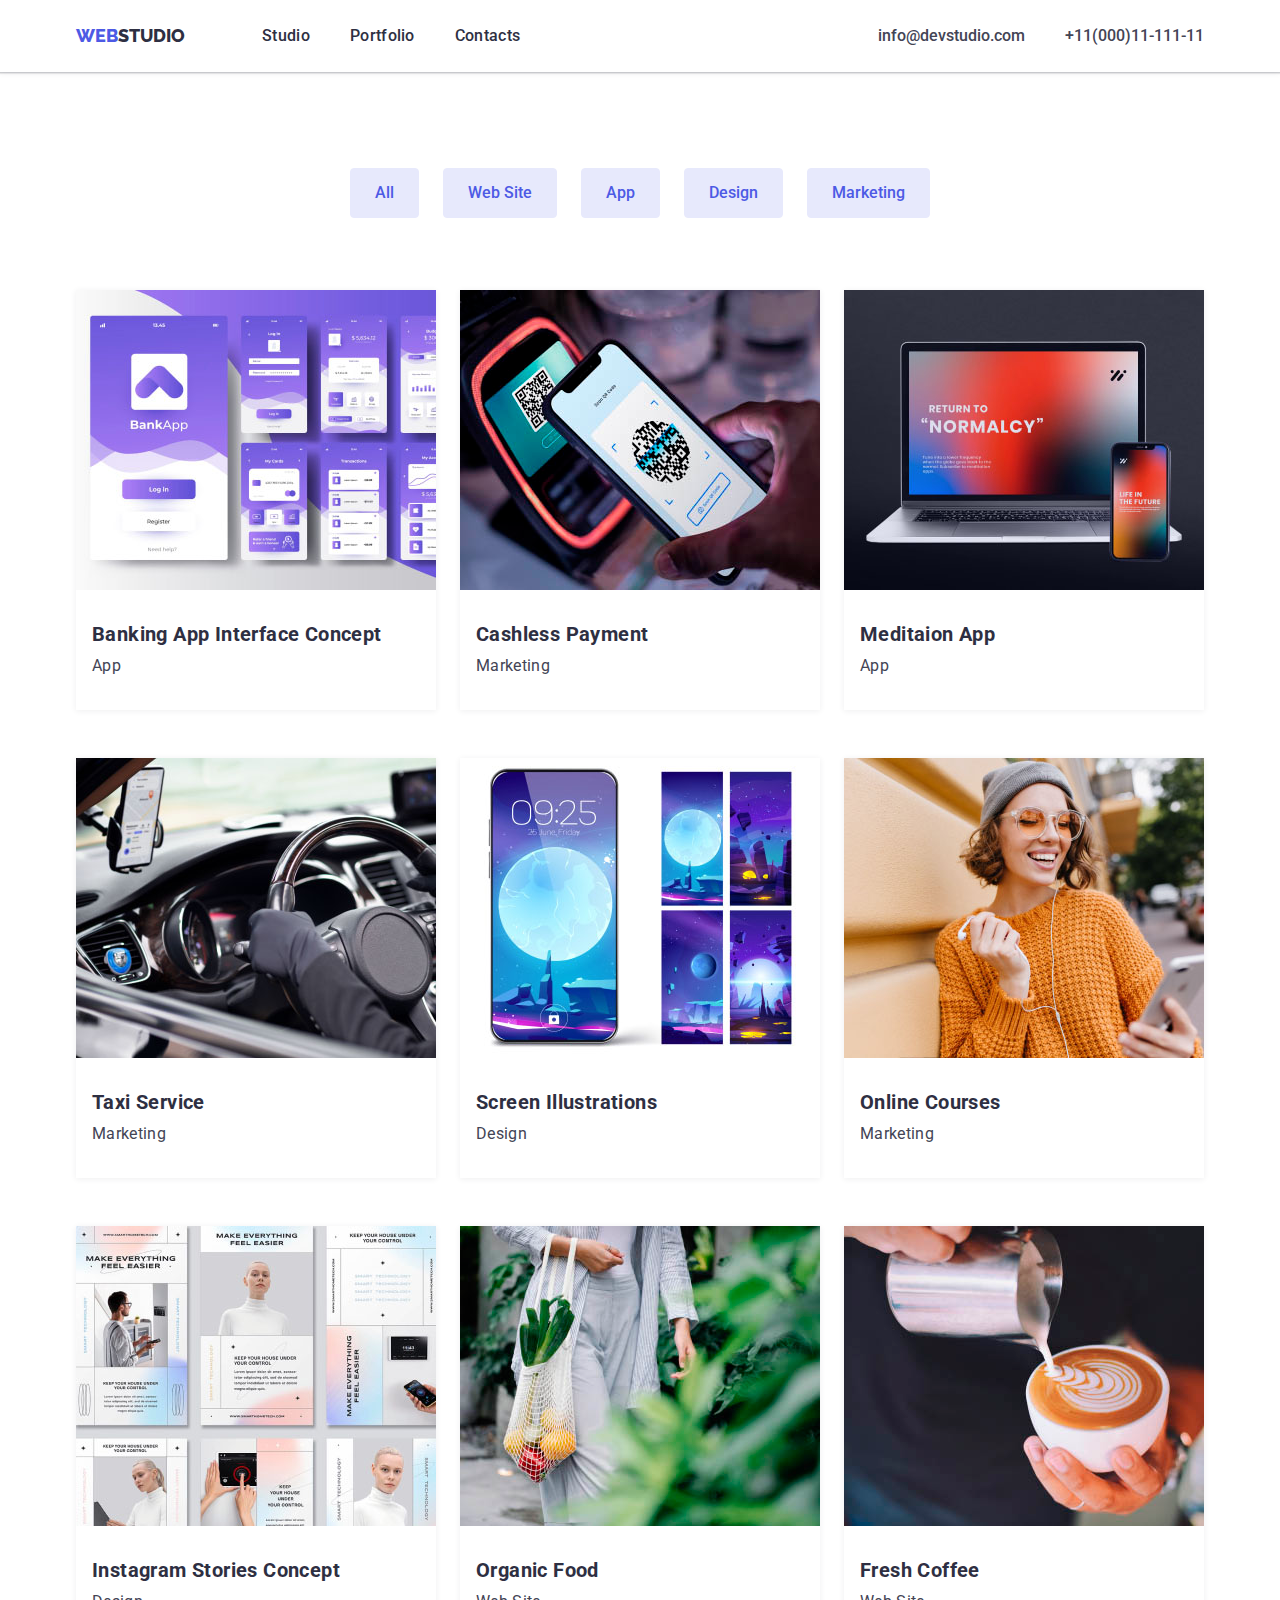
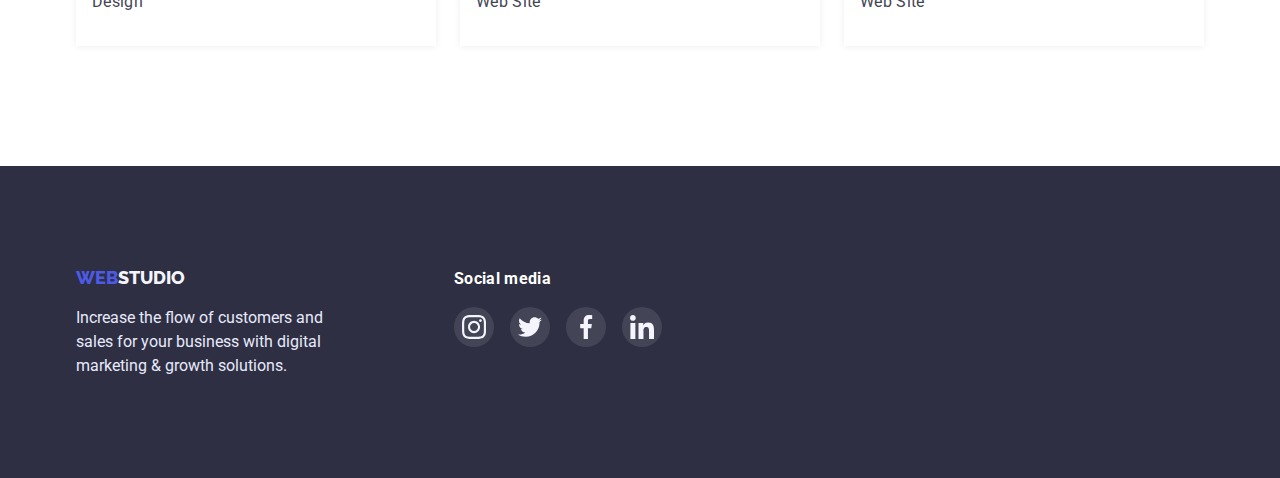
==== portfolio.html @ 056b8acd "commit 1" ====
<!DOCTYPE html>
<html lang="en">
  <head>
    <meta charset="UTF-8" />
    <meta http-equiv="X-UA-Compatible" content="IE=edge" />
    <meta name="viewport" content="width=device-width, initial-scale=1.0" />
    <title>Portfolio</title>
    <link
      rel="stylesheet"
      href="https://cdnjs.cloudflare.com/ajax/libs/modern-normalize/1.1.0/modern-normalize.min.css"
      integrity="sha512-wpPYUAdjBVSE4KJnH1VR1HeZfpl1ub8YT/NKx4PuQ5NmX2tKuGu6U/JRp5y+Y8XG2tV+wKQpNHVUX03MfMFn9Q=="
      crossorigin="anonymous"
      referrerpolicy="no-referrer"
    />
    <link rel="preconnect" href="https://fonts.googleapis.com" />
    <link rel="preconnect" href="https://fonts.gstatic.com" crossorigin />
    <link
      href="https://fonts.googleapis.com/css2?family=Raleway:wght@700;800&family=Roboto:wght@400;500;700;900&display=swap"
      rel="stylesheet"
    />
    <link rel="stylesheet" href="css/style.css" />
  </head>
  <header class="header">
    <div class="container">
      <nav>
        <a class="logo-link" href="./index.html"
          ><span class="logo">WEB</span>STUDIO</a
        >
        <ul class="headerlist">
          <li class="header-linkitem">
            <a class="header-link link" href="./index.html">Studio</a>
          </li>
          <li class="header-linkitem">
            <a class="header-link link" href="./portfolio.html">Portfolio</a>
          </li>
          <li class="header-linkitem">
            <a class="header-link link" href="">Contacts</a>
          </li>
        </ul>
      </nav>
      <ul class="link contacts-link">
        <li>
          <a class="contacts" href="mailto:info@devstudio.com"
            >info@devstudio.com</a
          >
        </li>
        <li>
          <a class="contacts" href="tel:+11(000)111-11-11">+11(000)11-111-11</a>
        </li>
      </ul>
    </div>
  </header>

  <body>
    <section class="prtf">
      <div class="container">
        <h1 class="portfolio-title-top">Portfolio of Services</h1>
        <ul class="filter-btn-list">
          <li>
            <button class="filter-button" type="button">All</button>
          </li>

          <li>
            <button class="filter-button" type="button">Web Site</button>
          </li>

          <li>
            <button class="filter-button buttonc" type="button">App</button>
          </li>

          <li>
            <button class="filter-button buttond" type="button">Design</button>
          </li>

          <li>
            <button class="filter-button buttone" type="button">
              Marketing
            </button>
          </li>
        </ul>
        <ul class="row-imga">
          <li class="row-imgs">
            <a class="rowlink" href="">
              <img
                width="360px"
                ;
                height="300px"
                ;
                src="img/portfolioimga.jpg"
                alt="portfolioimga"
              />
              <div class="rowinf">
                <h3 class="row-title">Banking App Interface Concept</h3>
                <p class="row-txt">App</p>
              </div>
            </a>
          </li>
          <li class="row-imgs">
            <a class="rowlink" href=""
              ><img
                width="360px"
                ;
                height="300px"
                ;
                src="img/portfolioimgb.jpg"
                alt="portfolioimgb"
              />
              <div class="rowinf">
                <h3 class="row-title">Cashless Payment</h3>
                <p class="row-txt">Marketing</p>
              </div>
            </a>
          </li>
          <li class="row-imgs">
            <a class="rowlink" href="">
              <img
                width="360px"
                ;
                height="300px"
                ;
                src="img/portfolioimgc.jpg"
                alt="portfolioimgc"
              />
              <div class="rowinf">
                <h3 class="row-title">Meditaion App</h3>
                <p class="row-txt">App</p>
              </div>
            </a>
          </li>

          <li class="row-imgs">
            <a class="rowlink" href="">
              <img
                width="360px"
                ;
                height="300px"
                ;
                src="img/portfolioimgd.jpg"
                alt="portfolioimgd"
              />
              <div class="rowinf">
                <h3 class="row-title">Taxi Service</h3>
                <p class="row-txt">Marketing</p>
              </div>
            </a>
          </li>
          <li class="row-imgs">
            <a class="rowlink" href="">
              <img
                width="360px"
                ;
                height="300px"
                ;
                src="img/portfolioimge.jpg"
                alt="portfolioimge"
              />
              <div class="rowinf">
                <h3 class="row-title">Screen Illustrations</h3>
                <p class="row-txt">Design</p>
              </div>
            </a>
          </li>
          <li class="row-imgs">
            <a class="rowlink" href="">
              <img
                width="360px"
                ;
                height="300px"
                ;
                src="img/portfolioimgf.jpg"
                alt="portfolioimgf"
              />
              <div class="rowinf">
                <h3 class="row-title">Online Courses</h3>
                <p class="row-txt">Marketing</p>
              </div>
            </a>
          </li>
          <li class="row-imgs">
            <a class="rowlink" href=""
              ><img
                width="360px"
                ;
                height="300px"
                ;
                src="img/portfolioimgg.jpg"
                alt="portfolioimgg"
              />
              <div class="rowinf">
                <h3 class="row-title">Instagram Stories Concept</h3>
                <p class="row-txt">Design</p>
              </div>
            </a>
          </li>
          <li class="row-imgs">
            <a class="rowlink" href=""
              ><img
                width="360px"
                ;
                height="300px"
                ;
                src="img/portfolioimgh.jpg"
                alt="portfolioimgh"
              />
              <div class="rowinf">
                <h3 class="row-title">Organic Food</h3>
                <p class="row-txt">Web Site</p>
              </div>
            </a>
          </li>
          <li class="row-imgs">
            <a class="rowlink" href=""
              ><img
                width="360px"
                ;
                height="300px"
                ;
                src="img/portfolioimgi.jpg"
                alt="portfolioimgi"
              />
              <div class="rowinf">
                <h3 class="row-title">Fresh Coffee</h3>
                <p class="row-txt">Web Site</p>
              </div>
            </a>
          </li>
        </ul>
      </div>
    </section>
  </body>

     <footer class="footer">
      <div class="container">
        <div class="footerboxes">
          <ul class="link">
            <li>
              <a class="logo-link-footer" href=""
              ><span class="logo">WEB</span>STUDIO</a
              >
              <p class="footer-txt">
                Increase the flow of customers and sales for your business with
                digital marketing & growth solutions.
              </p>
            </li>
          </div>
            <div class="footerboxes">
              <div>
                <h2 class="footertitle">Social media</h2>
                <ul class="footersoc link">
                  <li class="soclistfootera">
                    <a class="soclistfooter" href="">
                      <svg class="svgiconsfooter">
                        <use href="./img/icons.svg#icon-instagram"></use>
                      </svg>
                    </a>
                  </li>
                  <li class="soclistfootera">
                    <a class="soclistfooter" href="">
                    <svg class="svgiconsfooter">
                      <use href="./img/icons.svg#icon-twitter"></use>
                    </svg>
                  </a>
                </li>
                <li class="soclistfootera">
                  <a class="soclistfooter" href="">
                    <svg class="svgiconsfooter">
                      <use href="./img/icons.svg#icon-facebook"></use>
                    </svg>
                  </a>
                </li>
                <li class="soclistfootera">
                  <a class="soclistfooter" href="">
                    <svg class="svgiconsfooter">
                      <use href="./img/icons.svg#icon-linkedin"></use>
                    </svg>
                  </a>
                </li>
              </ul>
            </div>
            </div>
          </div>
    </footer>
</html>
---- css/style.css ----
body {
  font-family: "Roboto", sans-serif;
  background-color: #ffffff;
}

:root {
  --brand-primary-color: #4d5ae5;
  --h2h3-header-footer-color: #2e2f42;
  --body-text-color: #434455;
}

* {
  box-sizing: border-box;
  margin: 0;
  padding: 0;
}

img {
  display: block;
  max-width: 100%;
}

.container {
  max-width: 1158px;
  margin: 0 auto;
  padding-left: 15px;
  padding-right: 15px;
}

.header {
  background-color: #ffffff;
  padding-top: 24px;
  padding-bottom: 24px;
  box-shadow: 0px 2px 1px rgba(46, 47, 66, 0.08),
    0px 1px 1px rgba(46, 47, 66, 0.16), 0px 1px 6px rgba(46, 47, 66, 0.08);
}

.header .container {
  display: flex;
  align-items: center;
  justify-content: space-between;
}

.header nav {
  display: flex;
  align-items: center;
}

.header-link:hover {
  color: var(--brand-primary-color);
}

.header-link:focus {
  color: var(--brand-primary-color);
}

a {
  text-decoration: none;
}

.headerlist {
  display: flex;
  align-items: center;
}

.header-linkitem:not(:last-child) {
  margin-right: 40px;
}

.link {
  text-decoration: none;
  list-style: none;
  display: flex;
  align-items: center;
}

.logo-link {
  font-family: "Raleway";
  font-weight: 800;
  font-size: 18px;
  line-height: 1.33;
  text-decoration: none;
  color: var(--h2h3-header-footer-color);
  margin-right: 77px;
}

.logo {
  color: var(--brand-primary-color);
}

.header-link {
  font-weight: 500;
  font-size: 16px;
  line-height: 1.5;
  letter-spacing: 0.02em;
  color: var(--h2h3-header-footer-color);
  text-decoration: none;
  display: block;
  padding-top: 0;
  padding-bottom: 0;
  padding-left: 0;
}

.contacts:hover {
  color: var(--brand-primary-color);
}

.contacts:focus {
  color: var(--brand-primary-color);
}

.contacts {
  text-decoration: none;
  font-weight: 500;
  font-size: 16px;
  line-height: 1.5;
  color: var(--body-text-color);
  display: block;
  align-items: center;
}

.contacts-link li:not(:last-child) {
  margin-right: 40px;
}

/* HERO SECTION */

.hero {
  background-image: linear-gradient(
      rgba(46, 47, 66, 0.7),
      rgba(46, 47, 66, 00.7)
    ),
    url(../img/hbkg.jpg);
  flex-grow: 1;
  background-repeat: no-repeat;
  background-size: cover;
  background-position: 50% 50%;
  padding: 192px;
  text-align: center;
  max-width: 1440px;
  margin: 0 auto;
}

.hero-title {
  font-size: 56px;
  line-height: 1.07;
  letter-spacing: 0.02em;
  color: #ffffff;
  display: block;
  margin: 0 auto;
  max-width: 496px;
}

.header-btn {
  font-family: inherit;
  font-weight: 500;
  background: var(--brand-primary-color);
  font-size: 16px;
  line-height: 1.1;
  letter-spacing: 0.04em;
  color: #ffffff;
  cursor: pointer;
  padding: 16px 32px;
  margin-top: 48px;
  border: 0.5px solid #4d5ae5;
  border-radius: 4px;
  box-shadow: 0px 4px 4px rgba(0, 0, 0, 0.15);
}

.header-btn:hover {
  box-shadow: 0px 1px 6px rgba(46, 47, 66, 0.08),
    0px 1px 1px rgba(46, 47, 66, 0.16), 0px 2px 1px rgba(46, 47, 66, 0.08);
}

.header-btn:focus {
  box-shadow: 0px 1px 6px rgba(46, 47, 66, 0.08),
    0px 1px 1px rgba(46, 47, 66, 0.16), 0px 2px 1px rgba(46, 47, 66, 0.08);
}

/* ABOUT SECTION */
.about {
  padding-top: 120px;
  padding-bottom: 120px;
}

.about-title-top {
  position: absolute;
  white-space: nowrap;
  width: 1px;
  height: 1px;
  overflow: hidden;
  border: 0;
  padding: 0;
  clip: rect(0 0 0 0);
  clip-path: inset(50%);
  margin: -1px;
}

.about-list {
  display: flex;
  justify-content: space-between;
  padding: 0;
  margin: 0;
  flex-wrap: wrap;
}

.aboutlistsvg {
  width: 264px;
  height: 112px;
  display: flex;
  justify-content: center;
  align-items: center;
  background: #f4f4fd;
  border-radius: 4px;
}

.aboutsvg {
  width: 64px;
  height: 64px;
  display: block;
}

.about-list li {
  max-width: 264px;
}

.about-title {
  font-size: 20px;
  line-height: 1.2;
  letter-spacing: 0.02em;
  color: var(--h2h3-header-footer-color);
  margin: 8px 0 8px 0;
}

.about-text {
  font-size: 16px;
  line-height: 1.5;
  letter-spacing: 0.02em;
  color: var(--body-text-color);
  margin: 0;
}

/* SERVISE SECTION */

.service {
  padding-bottom: 120px;
}

.service-title {
  font-size: 36px;
  line-height: 1.11;
  letter-spacing: 0.02em;
  text-transform: capitalize;
  color: var(--h2h3-header-footer-color);
  text-align: center;
  margin-bottom: 72px;
}

.service-img {
  list-style: none;
  display: flex;
}

.service-img li:not(:last-child) {
  margin-right: 24px;
}

/* TEAM SECTION */

.team {
  background-color: #f4f4fd;
  padding-top: 120px;
  padding-bottom: 120px;
}

.team-title-top {
  font-size: 36px;
  line-height: 1.11;
  color: var(--h2h3-header-footer-color);
  text-align: center;
  margin-bottom: 72px;
}

.team-photos {
  display: flex;
  flex-direction: row;
}

.team-photo {
  background-color: #ffffff;
  max-width: 264px;
  border-radius: 0px 0px 4px 4px;
  box-shadow: 0px 1px 6px rgba(46, 47, 66, 0.08),
    0px 1px 1px rgba(46, 47, 66, 0.16), 0px 2px 1px rgba(46, 47, 66, 0.08);
}

.team-photo:not(:last-child) {
  margin-right: 24px;
}

.imgtxt {
  padding: 32px 16px;
}

.team-title {
  font-size: 20px;
  line-height: 1.2;
  color: var(--h2h3-header-footer-color);
  text-align: center;
  margin-top: 0px;
  margin-bottom: 8px;
}

.team-txt {
  font-size: 16px;
  line-height: 1.5;
  color: var(--body-text-color);
  text-align: center;
  margin-bottom: 12px;
}

.soc {
}

.soclist {
}

.soclist:not(:last-child) {
  margin-right: 24px;
}

.soclinkitem {
  width: 40px;
  height: 40px;
  border-radius: 50%;
  background-color: #4d5ae5;
  display: flex;
  justify-content: center;
  align-items: center;
}

.svgicons {
  width: 16px;
  height: 16px;
}

/* Section Customers */
.Customers {
  padding-top: 120px;
  padding-bottom: 120px;
}

.Customerstitle {
  font-size: 36px;
  line-height: 1.11;
  color: var(--h2h3-header-footer-color);
  text-align: center;
  margin-bottom: 72px;
}

.logolist {
  border: 1px solid #8e8f99;
  border-radius: 4px;
  width: 168px;
  height: 88px;
  display: flex;
  justify-content: center;
  align-items: center;
  fill: #8e8f99;
}

.logolist:hover, .logolist:focus {
  border-color: #4d5ae5;
}

.logolistsitem{
  fill: #8e8f99;
}

.logolist:hover .logolistsitem{
  fill: #4d5ae5;
}

.logolist:focus .logolistsitem {
  fill: #4d5ae5;
}

.logolistsitem {
  width: 104px;
  height: 56px;
}



.logolista:not(:last-child) {
  margin-right: 24px;
}
/* FOOTER */

.footer {
  background-color: var(--h2h3-header-footer-color);
  padding-top: 100px;
  padding-bottom: 100px;
}

.footerboxes {
  display: inline-flex;
}

.footerboxes:not(:last-child) {
  margin-right: 120px;
}

.logo-link-footer {
  font-family: "Raleway";
  font-style: normal;
  font-weight: 800;
  font-size: 18px;
  line-height: 1.33;
  text-decoration: none;
  color: #f4f4fd;
}

.footer-txt {
  font-size: 16px;
  line-height: 1.5;
  color: #e7e9fc;
  margin-top: 16px;
  max-width: 254px;
}

.footertitle {
  font-size: 16px;
  line-height: 1.5;
  letter-spacing: 0.02em;
  color: #ffffff;
  margin-bottom: 16px;
}

.footersoc {
}

.soclistfooter {
  width: 40px;
  height: 40px;
  border-radius: 50%;
  display: flex;
  justify-content: center;
  align-items: center;
  background: rgba(255, 255, 255, 0.1);
}

.soclistfootera:not(:last-child) {
  margin-right: 16px;
}

.soclistfooter:hover, .soclistfooter:focus {
  background: #31d0aa;
}

.svgiconsfooter {
  width: 24px;
  height: 24px;
}


/* Portfolio  Page*/
/* Section Button Filtres */
.prtf {
  padding-top: 96px;
  padding-bottom: 120px;
}

.portfolio-title-top {
  position: absolute;
  white-space: nowrap;
  width: 1px;
  height: 1px;
  overflow: hidden;
  border: 0;
  padding: 0;
  clip: rect(0 0 0 0);
  clip-path: inset(50%);
  margin: -1px;
}

.filter-btn-list {
  list-style: none;
  margin-bottom: 72px;
  display: flex;
  flex-wrap: wrap;
  justify-content: center;
}

.filter-btn-list li:not(:last-child) {
  margin-right: 24px;
}

.filter-button {
  font-family: inherit;
  font-weight: 500;
  color: var(--brand-primary-color);
  background: #e7e9fc;
  font-size: 16px;
  line-height: 1.5;
  cursor: pointer;
  border: 1px solid #e7e9fc;
  border-radius: 4px;
  padding: 12px 24px;
}

.filter-button:hover {
  background-color: var(--brand-primary-color);
  color: #ffffff;
  border-color: transparent;
  box-shadow: 0px 3px 1px rgba(0, 0, 0, 0.1), 0px 2px 1px rgba(0, 0, 0, 0.08),
    0px 2px 2px rgba(0, 0, 0, 0.12);
}

.filter-button:focus {
  background-color: var(--brand-primary-color);
  color: #ffffff;
  border-color: transparent;
  box-shadow: 0px 3px 1px rgba(0, 0, 0, 0.1), 0px 2px 1px rgba(0, 0, 0, 0.08),
    0px 2px 2px rgba(0, 0, 0, 0.12);
}

/* Section Row-a,b,c */

ul {
  list-style: none;
}

.row-a {
}

.row-imga {
  display: flex;
  flex-wrap: wrap;
  padding: 0;
  column-gap: 24px;
  row-gap: 48px;
}

.row-imgs {
  flex-basis: calc((100% - 2*24px) /3);
}

.rowlink {
  display: block;
  box-shadow: 0px 1px 6px rgba(46, 47, 66, 0.08);
}

.rowlink:hover {
  box-shadow: 0px 1px 6px rgba(46, 47, 66, 0.08),
    0px 1px 1px rgba(46, 47, 66, 0.16), 0px 2px 1px rgba(46, 47, 66, 0.08);
}

.rowlink:focus {
  box-shadow: 0px 1px 6px rgba(46, 47, 66, 0.08),
    0px 1px 1px rgba(46, 47, 66, 0.16), 0px 2px 1px rgba(46, 47, 66, 0.08);
}

.rowinf {
  padding-top: 32px;
  padding-bottom: 32px;
  padding-left: 16px;
  border-top: 0;
  border-right: 0.5px;
  border-bottom: 0.5px;
  border-left: 0.5px;
  border-color: #f4f4fd;
}

.row-title {
  font-size: 20px;
  line-height: 1.2;
  letter-spacing: 0.02em;
  color: var(--h2h3-header-footer-color);
  margin-bottom: 8px;
}

.row-txt {
  font-size: 16px;
  line-height: 1.5;
  letter-spacing: 0.02em;
  color: var(--body-text-color);
}

.row-page-txt {
  font-size: 16px;
  line-height: 1.5;
  letter-spacing: 0.02em;
  color: #f4f4fd;
}
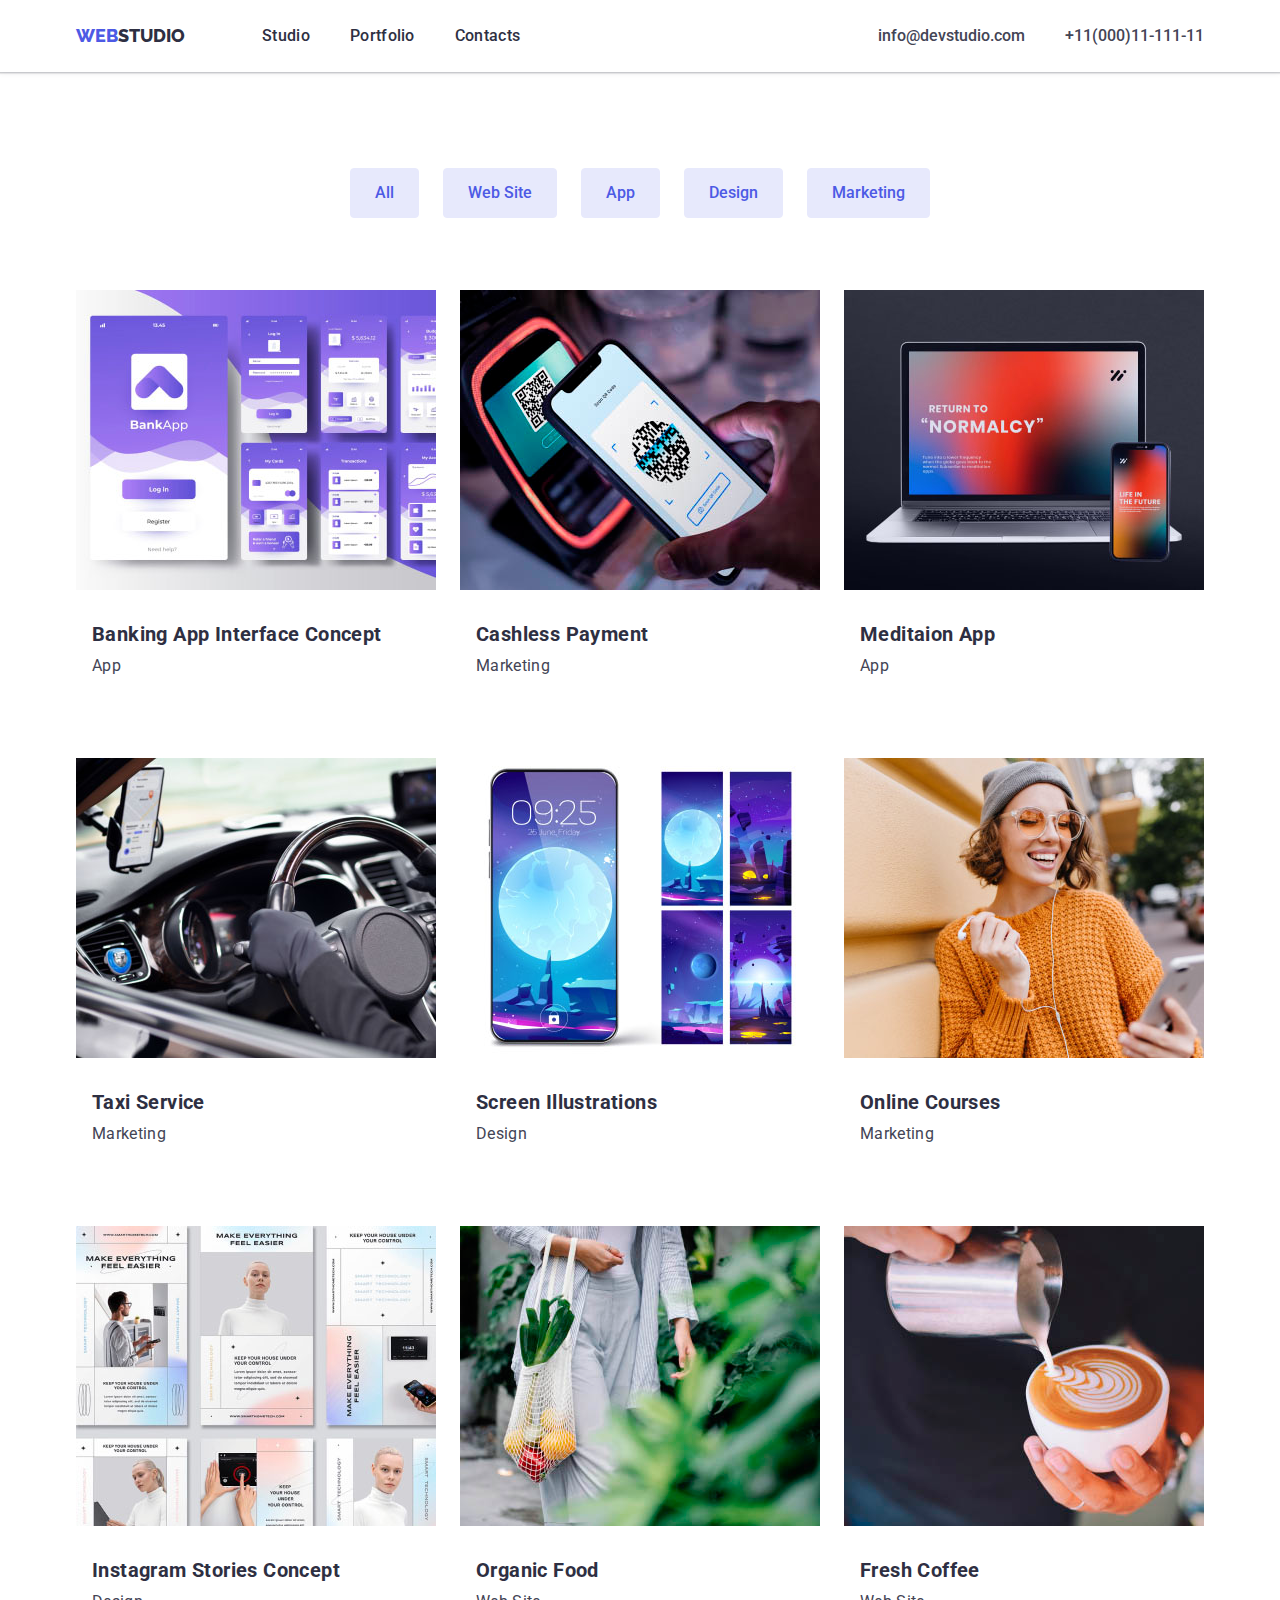
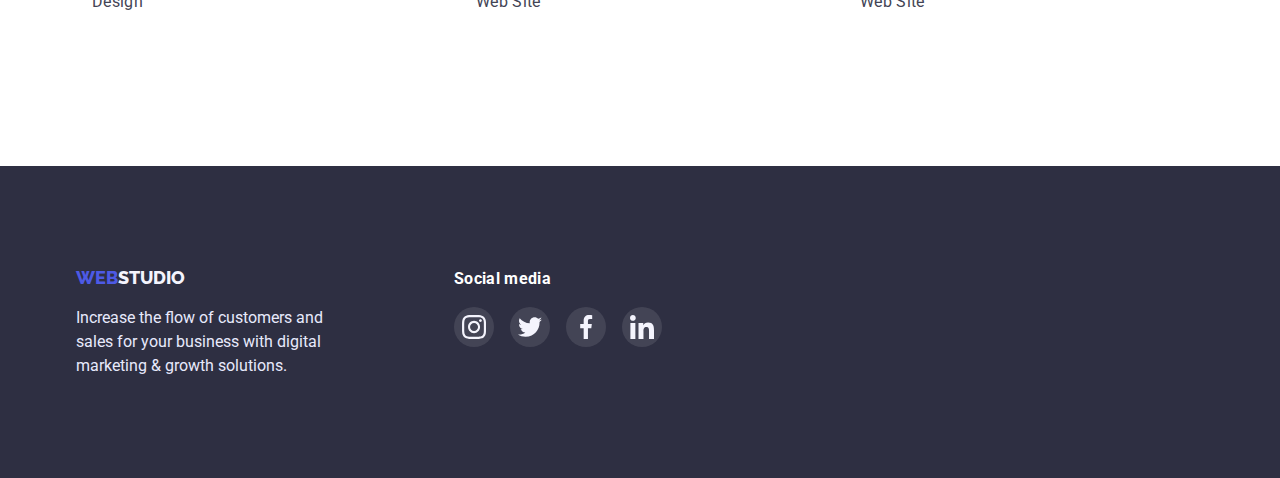
==== commit 176c9862: "Com" ====
--- a/portfolio.html
+++ b/portfolio.html
@@ -1,283 +1,215 @@
 <!DOCTYPE html>
 <html lang="en">
-  <head>
-    <meta charset="UTF-8" />
-    <meta http-equiv="X-UA-Compatible" content="IE=edge" />
-    <meta name="viewport" content="width=device-width, initial-scale=1.0" />
-    <title>Portfolio</title>
-    <link
-      rel="stylesheet"
-      href="https://cdnjs.cloudflare.com/ajax/libs/modern-normalize/1.1.0/modern-normalize.min.css"
-      integrity="sha512-wpPYUAdjBVSE4KJnH1VR1HeZfpl1ub8YT/NKx4PuQ5NmX2tKuGu6U/JRp5y+Y8XG2tV+wKQpNHVUX03MfMFn9Q=="
-      crossorigin="anonymous"
-      referrerpolicy="no-referrer"
-    />
-    <link rel="preconnect" href="https://fonts.googleapis.com" />
-    <link rel="preconnect" href="https://fonts.gstatic.com" crossorigin />
-    <link
-      href="https://fonts.googleapis.com/css2?family=Raleway:wght@700;800&family=Roboto:wght@400;500;700;900&display=swap"
-      rel="stylesheet"
-    />
-    <link rel="stylesheet" href="css/style.css" />
-  </head>
-  <header class="header">
+
+<head>
+  <meta charset="UTF-8" />
+  <meta http-equiv="X-UA-Compatible" content="IE=edge" />
+  <meta name="viewport" content="width=device-width, initial-scale=1.0" />
+  <title>Portfolio</title>
+  <link rel="stylesheet" href="https://cdnjs.cloudflare.com/ajax/libs/modern-normalize/1.1.0/modern-normalize.min.css"
+    integrity="sha512-wpPYUAdjBVSE4KJnH1VR1HeZfpl1ub8YT/NKx4PuQ5NmX2tKuGu6U/JRp5y+Y8XG2tV+wKQpNHVUX03MfMFn9Q=="
+    crossorigin="anonymous" referrerpolicy="no-referrer" />
+  <link rel="preconnect" href="https://fonts.googleapis.com" />
+  <link rel="preconnect" href="https://fonts.gstatic.com" crossorigin />
+  <link
+    href="https://fonts.googleapis.com/css2?family=Raleway:wght@700;800&family=Roboto:wght@400;500;700;900&display=swap"
+    rel="stylesheet" />
+  <link rel="stylesheet" href="css/style.css" />
+</head>
+<header class="header">
+  <div class="container">
+    <nav>
+      <a class="logo-link" href="./index.html"><span class="logo">WEB</span>STUDIO</a>
+      <ul class="headerlist">
+        <li class="header-linkitem">
+          <a class="header-link link" href="./index.html">Studio</a>
+        </li>
+        <li class="header-linkitem">
+          <a class="header-link link" href="./portfolio.html">Portfolio</a>
+        </li>
+        <li class="header-linkitem">
+          <a class="header-link link" href="">Contacts</a>
+        </li>
+      </ul>
+    </nav>
+    <ul class="link contacts-link">
+      <li>
+        <a class="contacts" href="mailto:info@devstudio.com">info@devstudio.com</a>
+      </li>
+      <li>
+        <a class="contacts" href="tel:+11(000)111-11-11">+11(000)11-111-11</a>
+      </li>
+    </ul>
+  </div>
+</header>
+
+<body>
+  <section class="prtf">
     <div class="container">
-      <nav>
-        <a class="logo-link" href="./index.html"
-          ><span class="logo">WEB</span>STUDIO</a
-        >
-        <ul class="headerlist">
-          <li class="header-linkitem">
-            <a class="header-link link" href="./index.html">Studio</a>
-          </li>
-          <li class="header-linkitem">
-            <a class="header-link link" href="./portfolio.html">Portfolio</a>
-          </li>
-          <li class="header-linkitem">
-            <a class="header-link link" href="">Contacts</a>
-          </li>
-        </ul>
-      </nav>
-      <ul class="link contacts-link">
-        <li>
-          <a class="contacts" href="mailto:info@devstudio.com"
-            >info@devstudio.com</a
-          >
-        </li>
-        <li>
-          <a class="contacts" href="tel:+11(000)111-11-11">+11(000)11-111-11</a>
+      <h1 class="portfolio-title-top">Portfolio of Services</h1>
+      <ul class="filter-btn-list">
+        <li>
+          <button class="filter-button" type="button">All</button>
+        </li>
+
+        <li>
+          <button class="filter-button" type="button">Web Site</button>
+        </li>
+
+        <li>
+          <button class="filter-button buttonc" type="button">App</button>
+        </li>
+
+        <li>
+          <button class="filter-button buttond" type="button">Design</button>
+        </li>
+
+        <li>
+          <button class="filter-button buttone" type="button">
+            Marketing
+          </button>
+        </li>
+      </ul>
+      <ul class="row-imga">
+        <li class="row-imgs">
+          <a class="rowlink" href="">
+            <img width="360px" ; height="300px" ; src="img/portfolioimga.jpg" alt="portfolioimga" />
+            <div class="rowinf">
+              <h3 class="row-title">Banking App Interface Concept</h3>
+              <p class="row-txt">App</p>
+            </div>
+          </a>
+        </li>
+        <li class="row-imgs">
+          <a class="rowlink" href="">
+            <img width="360px" ; height="300px" ; src="img/portfolioimgb.jpg" alt="portfolioimgb" />
+            <div class="overlay">
+              <p class="overlaytext">14 Stylish and User-Friendly App Design Concepts · Task Manager App · Calorie
+                Tracker App · Exotic Fruit Ecommerce App · Cloud Storage App</p>
+            </div>
+            <div class="rowinf">
+              <h3 class="row-title">Cashless Payment</h3>
+              <p class="row-txt">Marketing</p>
+            </div>
+          </a>
+        </li>
+        <li class="row-imgs">
+          <a class="rowlink" href="">
+            <img width="360px" ; height="300px" ; src="img/portfolioimgc.jpg" alt="portfolioimgc" />
+            <div class="rowinf">
+              <h3 class="row-title">Meditaion App</h3>
+              <p class="row-txt">App</p>
+            </div>
+          </a>
+        </li>
+
+        <li class="row-imgs">
+          <a class="rowlink" href="">
+            <img width="360px" ; height="300px" ; src="img/portfolioimgd.jpg" alt="portfolioimgd" />
+            <div class="rowinf">
+              <h3 class="row-title">Taxi Service</h3>
+              <p class="row-txt">Marketing</p>
+            </div>
+          </a>
+        </li>
+        <li class="row-imgs">
+          <a class="rowlink" href="">
+            <img width="360px" ; height="300px" ; src="img/portfolioimge.jpg" alt="portfolioimge" />
+            <div class="rowinf">
+              <h3 class="row-title">Screen Illustrations</h3>
+              <p class="row-txt">Design</p>
+            </div>
+          </a>
+        </li>
+        <li class="row-imgs">
+          <a class="rowlink" href="">
+            <img width="360px" ; height="300px" ; src="img/portfolioimgf.jpg" alt="portfolioimgf" />
+            <div class="rowinf">
+              <h3 class="row-title">Online Courses</h3>
+              <p class="row-txt">Marketing</p>
+            </div>
+          </a>
+        </li>
+        <li class="row-imgs">
+          <a class="rowlink" href=""><img width="360px" ; height="300px" ; src="img/portfolioimgg.jpg"
+              alt="portfolioimgg" />
+            <div class="rowinf">
+              <h3 class="row-title">Instagram Stories Concept</h3>
+              <p class="row-txt">Design</p>
+            </div>
+          </a>
+        </li>
+        <li class="row-imgs">
+          <a class="rowlink" href=""><img width="360px" ; height="300px" ; src="img/portfolioimgh.jpg"
+              alt="portfolioimgh" />
+            <div class="rowinf">
+              <h3 class="row-title">Organic Food</h3>
+              <p class="row-txt">Web Site</p>
+            </div>
+          </a>
+        </li>
+        <li class="row-imgs">
+          <a class="rowlink" href=""><img width="360px" ; height="300px" ; src="img/portfolioimgi.jpg"
+              alt="portfolioimgi" />
+            <div class="rowinf">
+              <h3 class="row-title">Fresh Coffee</h3>
+              <p class="row-txt">Web Site</p>
+            </div>
+          </a>
         </li>
       </ul>
     </div>
-  </header>
-
-  <body>
-    <section class="prtf">
-      <div class="container">
-        <h1 class="portfolio-title-top">Portfolio of Services</h1>
-        <ul class="filter-btn-list">
-          <li>
-            <button class="filter-button" type="button">All</button>
-          </li>
-
-          <li>
-            <button class="filter-button" type="button">Web Site</button>
-          </li>
-
-          <li>
-            <button class="filter-button buttonc" type="button">App</button>
-          </li>
-
-          <li>
-            <button class="filter-button buttond" type="button">Design</button>
-          </li>
-
-          <li>
-            <button class="filter-button buttone" type="button">
-              Marketing
-            </button>
-          </li>
-        </ul>
-        <ul class="row-imga">
-          <li class="row-imgs">
-            <a class="rowlink" href="">
-              <img
-                width="360px"
-                ;
-                height="300px"
-                ;
-                src="img/portfolioimga.jpg"
-                alt="portfolioimga"
-              />
-              <div class="rowinf">
-                <h3 class="row-title">Banking App Interface Concept</h3>
-                <p class="row-txt">App</p>
-              </div>
-            </a>
-          </li>
-          <li class="row-imgs">
-            <a class="rowlink" href=""
-              ><img
-                width="360px"
-                ;
-                height="300px"
-                ;
-                src="img/portfolioimgb.jpg"
-                alt="portfolioimgb"
-              />
-              <div class="rowinf">
-                <h3 class="row-title">Cashless Payment</h3>
-                <p class="row-txt">Marketing</p>
-              </div>
-            </a>
-          </li>
-          <li class="row-imgs">
-            <a class="rowlink" href="">
-              <img
-                width="360px"
-                ;
-                height="300px"
-                ;
-                src="img/portfolioimgc.jpg"
-                alt="portfolioimgc"
-              />
-              <div class="rowinf">
-                <h3 class="row-title">Meditaion App</h3>
-                <p class="row-txt">App</p>
-              </div>
-            </a>
-          </li>
-
-          <li class="row-imgs">
-            <a class="rowlink" href="">
-              <img
-                width="360px"
-                ;
-                height="300px"
-                ;
-                src="img/portfolioimgd.jpg"
-                alt="portfolioimgd"
-              />
-              <div class="rowinf">
-                <h3 class="row-title">Taxi Service</h3>
-                <p class="row-txt">Marketing</p>
-              </div>
-            </a>
-          </li>
-          <li class="row-imgs">
-            <a class="rowlink" href="">
-              <img
-                width="360px"
-                ;
-                height="300px"
-                ;
-                src="img/portfolioimge.jpg"
-                alt="portfolioimge"
-              />
-              <div class="rowinf">
-                <h3 class="row-title">Screen Illustrations</h3>
-                <p class="row-txt">Design</p>
-              </div>
-            </a>
-          </li>
-          <li class="row-imgs">
-            <a class="rowlink" href="">
-              <img
-                width="360px"
-                ;
-                height="300px"
-                ;
-                src="img/portfolioimgf.jpg"
-                alt="portfolioimgf"
-              />
-              <div class="rowinf">
-                <h3 class="row-title">Online Courses</h3>
-                <p class="row-txt">Marketing</p>
-              </div>
-            </a>
-          </li>
-          <li class="row-imgs">
-            <a class="rowlink" href=""
-              ><img
-                width="360px"
-                ;
-                height="300px"
-                ;
-                src="img/portfolioimgg.jpg"
-                alt="portfolioimgg"
-              />
-              <div class="rowinf">
-                <h3 class="row-title">Instagram Stories Concept</h3>
-                <p class="row-txt">Design</p>
-              </div>
-            </a>
-          </li>
-          <li class="row-imgs">
-            <a class="rowlink" href=""
-              ><img
-                width="360px"
-                ;
-                height="300px"
-                ;
-                src="img/portfolioimgh.jpg"
-                alt="portfolioimgh"
-              />
-              <div class="rowinf">
-                <h3 class="row-title">Organic Food</h3>
-                <p class="row-txt">Web Site</p>
-              </div>
-            </a>
-          </li>
-          <li class="row-imgs">
-            <a class="rowlink" href=""
-              ><img
-                width="360px"
-                ;
-                height="300px"
-                ;
-                src="img/portfolioimgi.jpg"
-                alt="portfolioimgi"
-              />
-              <div class="rowinf">
-                <h3 class="row-title">Fresh Coffee</h3>
-                <p class="row-txt">Web Site</p>
-              </div>
+  </section>
+</body>
+
+<footer class="footer">
+  <div class="container">
+    <div class="footerboxes">
+      <ul class="link">
+        <li>
+          <a class="logo-link-footer" href=""><span class="logo">WEB</span>STUDIO</a>
+          <p class="footer-txt">
+            Increase the flow of customers and sales for your business with
+            digital marketing & growth solutions.
+          </p>
+        </li>
+    </div>
+    <div class="footerboxes">
+      <div>
+        <h2 class="footertitle">Social media</h2>
+        <ul class="footersoc link">
+          <li class="soclistfootera">
+            <a class="soclistfooter" href="">
+              <svg class="svgiconsfooter">
+                <use href="./img/icons.svg#icon-instagram"></use>
+              </svg>
+            </a>
+          </li>
+          <li class="soclistfootera">
+            <a class="soclistfooter" href="">
+              <svg class="svgiconsfooter">
+                <use href="./img/icons.svg#icon-twitter"></use>
+              </svg>
+            </a>
+          </li>
+          <li class="soclistfootera">
+            <a class="soclistfooter" href="">
+              <svg class="svgiconsfooter">
+                <use href="./img/icons.svg#icon-facebook"></use>
+              </svg>
+            </a>
+          </li>
+          <li class="soclistfootera">
+            <a class="soclistfooter" href="">
+              <svg class="svgiconsfooter">
+                <use href="./img/icons.svg#icon-linkedin"></use>
+              </svg>
             </a>
           </li>
         </ul>
       </div>
-    </section>
-  </body>
-
-     <footer class="footer">
-      <div class="container">
-        <div class="footerboxes">
-          <ul class="link">
-            <li>
-              <a class="logo-link-footer" href=""
-              ><span class="logo">WEB</span>STUDIO</a
-              >
-              <p class="footer-txt">
-                Increase the flow of customers and sales for your business with
-                digital marketing & growth solutions.
-              </p>
-            </li>
-          </div>
-            <div class="footerboxes">
-              <div>
-                <h2 class="footertitle">Social media</h2>
-                <ul class="footersoc link">
-                  <li class="soclistfootera">
-                    <a class="soclistfooter" href="">
-                      <svg class="svgiconsfooter">
-                        <use href="./img/icons.svg#icon-instagram"></use>
-                      </svg>
-                    </a>
-                  </li>
-                  <li class="soclistfootera">
-                    <a class="soclistfooter" href="">
-                    <svg class="svgiconsfooter">
-                      <use href="./img/icons.svg#icon-twitter"></use>
-                    </svg>
-                  </a>
-                </li>
-                <li class="soclistfootera">
-                  <a class="soclistfooter" href="">
-                    <svg class="svgiconsfooter">
-                      <use href="./img/icons.svg#icon-facebook"></use>
-                    </svg>
-                  </a>
-                </li>
-                <li class="soclistfootera">
-                  <a class="soclistfooter" href="">
-                    <svg class="svgiconsfooter">
-                      <use href="./img/icons.svg#icon-linkedin"></use>
-                    </svg>
-                  </a>
-                </li>
-              </ul>
-            </div>
-            </div>
-          </div>
-    </footer>
-</html>
+    </div>
+  </div>
+</footer>
+
+</html>--- a/css/style.css
+++ b/css/style.css
@@ -7,6 +7,8 @@
   --brand-primary-color: #4d5ae5;
   --h2h3-header-footer-color: #2e2f42;
   --body-text-color: #434455;
+
+  --modal-idx: 1000;
 }
 
 * {
@@ -48,10 +50,14 @@
 
 .header-link:hover {
   color: var(--brand-primary-color);
+  transition-duration: 250ms;
+  transition-timing-function: cubic-bezier(0.4, 0, 0.2, 1);
 }
 
 .header-link:focus {
   color: var(--brand-primary-color);
+  transition-duration: 250ms;
+  transition-timing-function: cubic-bezier(0.4, 0, 0.2, 1);
 }
 
 a {
@@ -95,18 +101,48 @@
   letter-spacing: 0.02em;
   color: var(--h2h3-header-footer-color);
   text-decoration: none;
-  display: block;
+  display: inline-block;
   padding-top: 0;
   padding-bottom: 0;
   padding-left: 0;
+  position: relative;
+}
+
+.header-link::after {
+  display: block;
+  position: absolute;
+  content: "";
+  height: 4px;
+  width: 0;
+  transition: ease-in-out;
+  left: 0;
+  bottom: 24px;
+}
+
+.header-link:hover::after {
+  border-top: 0;
+  border-bottom: 4px solid var(--brand-primary-color);
+  border-radius: 2px;
+  width: 100%;
+  bottom: -100%;
+}
+
+.header-link:active {
+  border-top: 0;
+  width: 100%;
+  bottom: -100%;
 }
 
 .contacts:hover {
   color: var(--brand-primary-color);
+  transition-duration: 250ms;
+  transition-timing-function: cubic-bezier(0.4, 0, 0.2, 1);
 }
 
 .contacts:focus {
   color: var(--brand-primary-color);
+  transition-duration: 250ms;
+  transition-timing-function: cubic-bezier(0.4, 0, 0.2, 1);
 }
 
 .contacts {
@@ -170,11 +206,15 @@
 .header-btn:hover {
   box-shadow: 0px 1px 6px rgba(46, 47, 66, 0.08),
     0px 1px 1px rgba(46, 47, 66, 0.16), 0px 2px 1px rgba(46, 47, 66, 0.08);
+  transition-duration: 250ms;
+  transition-timing-function: cubic-bezier(0.4, 0, 0.2, 1);
 }
 
 .header-btn:focus {
   box-shadow: 0px 1px 6px rgba(46, 47, 66, 0.08),
     0px 1px 1px rgba(46, 47, 66, 0.16), 0px 2px 1px rgba(46, 47, 66, 0.08);
+  transition-duration: 250ms;
+  transition-timing-function: cubic-bezier(0.4, 0, 0.2, 1);
 }
 
 /* ABOUT SECTION */
@@ -369,28 +409,33 @@
   fill: #8e8f99;
 }
 
-.logolist:hover, .logolist:focus {
+.logolist:hover,
+.logolist:focus {
   border-color: #4d5ae5;
-}
-
-.logolistsitem{
+  transition-duration: 250ms;
+  transition-timing-function: cubic-bezier(0.4, 0, 0.2, 1);
+}
+
+.logolistsitem {
   fill: #8e8f99;
 }
 
-.logolist:hover .logolistsitem{
+.logolist:hover .logolistsitem {
   fill: #4d5ae5;
+  transition-duration: 250ms;
+  transition-timing-function: cubic-bezier(0.4, 0, 0.2, 1);
 }
 
 .logolist:focus .logolistsitem {
   fill: #4d5ae5;
+  transition-duration: 250ms;
+  transition-timing-function: cubic-bezier(0.4, 0, 0.2, 1);
 }
 
 .logolistsitem {
   width: 104px;
   height: 56px;
 }
-
-
 
 .logolista:not(:last-child) {
   margin-right: 24px;
@@ -454,8 +499,11 @@
   margin-right: 16px;
 }
 
-.soclistfooter:hover, .soclistfooter:focus {
+.soclistfooter:hover,
+.soclistfooter:focus {
   background: #31d0aa;
+  transition-duration: 250ms;
+  transition-timing-function: cubic-bezier(0.4, 0, 0.2, 1);
 }
 
 .svgiconsfooter {
@@ -463,6 +511,71 @@
   height: 24px;
 }
 
+/* MODALLL*/
+.backdrop {
+  position: fixed;
+  top: 0;
+  left: 0;
+  z-index: var(--modal-idx);
+  width: 100%;
+  height: 100%;
+  background-color: rgba(0, 0, 0, 0.3);
+  backdrop-filter: blur(2px);
+
+  transition: visibility 250ms cubic-bezier(0.4, 0, 0.2, 1),
+    opacity 250ms cubic-bezier(0.4, 0, 0.2, 1);
+  /* opacity: 1;
+visibility: visible;
+transition: opacity 250ms cubic-bezier(0.4, 0, 0.2, 1), visibility 250ms cubic-bezier(0.4, 0, 0.2, 1);
+
+ */
+}
+
+.is-hidden {
+  visibility: hidden;
+  opacity: 0;
+  pointer-events: none;
+}
+
+.modal {
+  position: absolute;
+  top: 50%;
+  left: 50%;
+  transform: translate(-50%, -50%);
+  width: 408px;
+  min-height: 576px;
+  background: #fcfcfc;
+  box-shadow: 0px 1px 1px rgba(0, 0, 0, 0.14), 0px 1px 3px rgba(0, 0, 0, 0.12),
+    0px 2px 1px rgba(0, 0, 0, 0.2);
+  border-radius: 4px;
+  opacity: 1.5;
+  transition: opacity 300ms, transform opacity 300ms;
+}
+
+.modalbtn {
+  position: absolute;
+  top: 24px;
+  right: 24px;
+  width: 24px;
+  height: 24px;
+  border-radius: 50%;
+  display: flex;
+  text-align: center;
+  justify-content: center;
+  align-items: center;
+  cursor: pointer;
+  background: #e7e9fc;
+  border: 1px solid rgba(0, 0, 0, 0.1);
+}
+
+.modal-close-icon {
+  fill: rgba(0, 0, 0, 1);
+}
+
+.backdrop.is-hidden .modal {
+  transform: scale(1.39);
+  opacity: 1.5;
+}
 
 /* Portfolio  Page*/
 /* Section Button Filtres */
@@ -515,6 +628,8 @@
   border-color: transparent;
   box-shadow: 0px 3px 1px rgba(0, 0, 0, 0.1), 0px 2px 1px rgba(0, 0, 0, 0.08),
     0px 2px 2px rgba(0, 0, 0, 0.12);
+  transition-duration: 250ms;
+  transition-timing-function: cubic-bezier(0.4, 0, 0.2, 1);
 }
 
 .filter-button:focus {
@@ -523,6 +638,8 @@
   border-color: transparent;
   box-shadow: 0px 3px 1px rgba(0, 0, 0, 0.1), 0px 2px 1px rgba(0, 0, 0, 0.08),
     0px 2px 2px rgba(0, 0, 0, 0.12);
+  transition-duration: 250ms;
+  transition-timing-function: cubic-bezier(0.4, 0, 0.2, 1);
 }
 
 /* Section Row-a,b,c */
@@ -543,7 +660,36 @@
 }
 
 .row-imgs {
-  flex-basis: calc((100% - 2*24px) /3);
+  flex-basis: calc((100% - 2 * 24px) / 3);
+  position: relative;
+  overflow: hidden;
+}
+
+.overlay {
+  position: absolute;
+  top: 0;
+  left: 0;
+  transform: translateY(100%);
+  padding: 40px 32px 0;
+  width: 100%;
+  height: 100%;
+  background-color: var(--brand-primary-color);
+  transition: transform 300ms;
+  z-index: 1;
+}
+
+.overlaytext {
+  font-weight: 400;
+  font-size: 16px;
+  line-height: 1.5;
+  letter-spacing: 0.02em;
+  color: #f4f4fd;
+}
+
+.row-imgs:hover .overlay {
+  transform: translateY(0);
+  transition-duration: 250ms;
+  transition-timing-function: cubic-bezier(0.4, 0, 0.2, 1);
 }
 
 .rowlink {
@@ -554,11 +700,15 @@
 .rowlink:hover {
   box-shadow: 0px 1px 6px rgba(46, 47, 66, 0.08),
     0px 1px 1px rgba(46, 47, 66, 0.16), 0px 2px 1px rgba(46, 47, 66, 0.08);
+  transition-duration: 250ms;
+  transition-timing-function: cubic-bezier(0.4, 0, 0.2, 1);
 }
 
 .rowlink:focus {
   box-shadow: 0px 1px 6px rgba(46, 47, 66, 0.08),
     0px 1px 1px rgba(46, 47, 66, 0.16), 0px 2px 1px rgba(46, 47, 66, 0.08);
+  transition-duration: 250ms;
+  transition-timing-function: cubic-bezier(0.4, 0, 0.2, 1);
 }
 
 .rowinf {
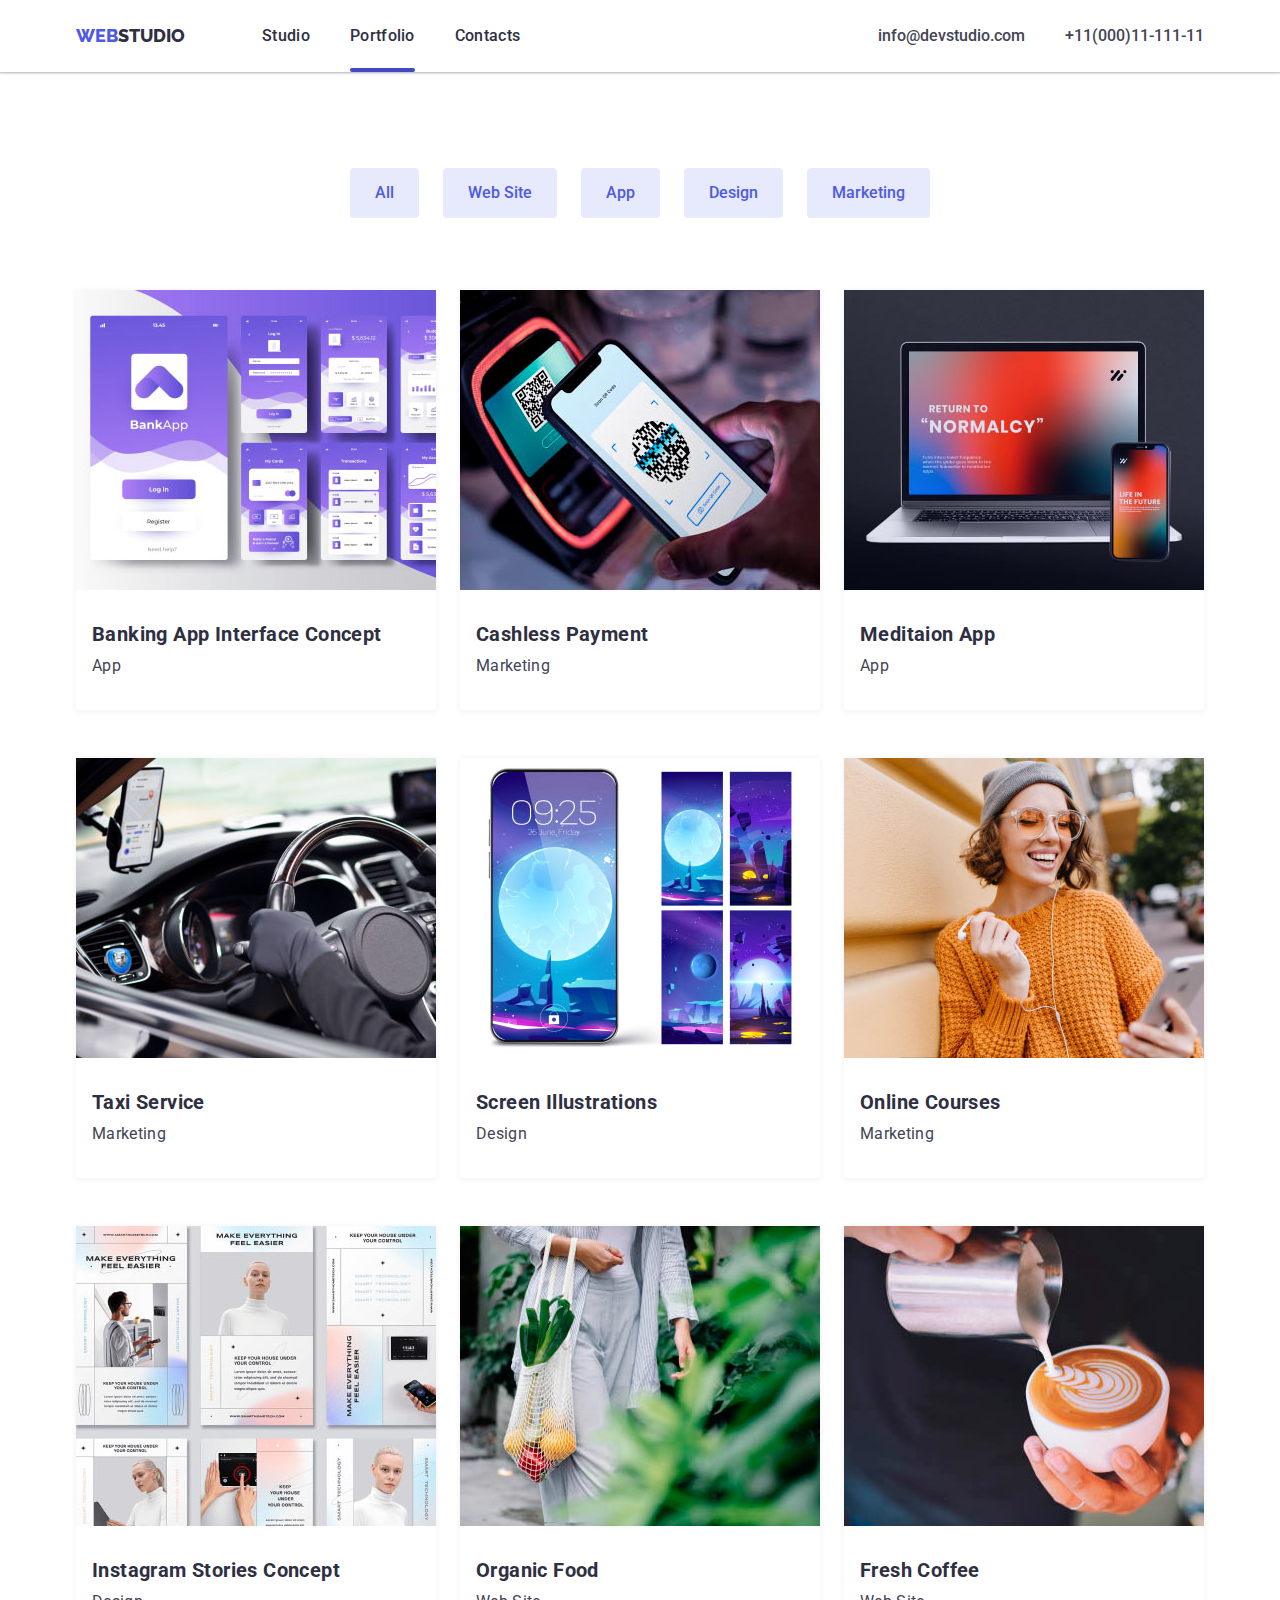
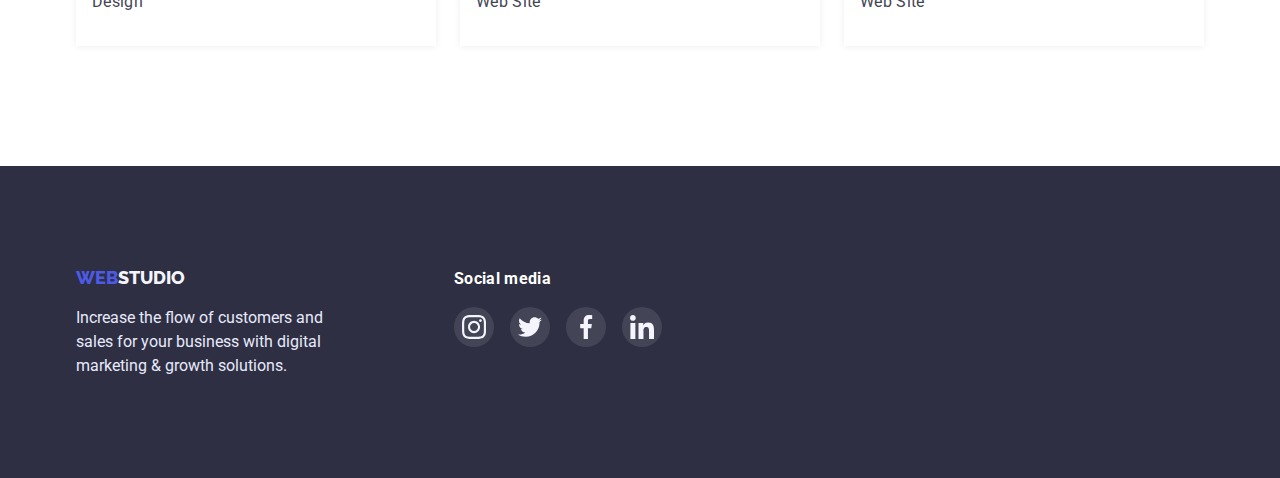
==== commit b066af53: "mfc" ====
--- a/portfolio.html
+++ b/portfolio.html
@@ -16,16 +16,17 @@
     rel="stylesheet" />
   <link rel="stylesheet" href="css/style.css" />
 </head>
+
 <header class="header">
   <div class="container">
     <nav>
-      <a class="logo-link" href="./index.html"><span class="logo">WEB</span>STUDIO</a>
+      <a class="logo-link" href=""><span class="logo">WEB</span>STUDIO</a>
       <ul class="headerlist">
         <li class="header-linkitem">
-          <a class="header-link link" href="./index.html">Studio</a>
+          <a class="header-link  link" href="./index.html">Studio</a>
         </li>
         <li class="header-linkitem">
-          <a class="header-link link" href="./portfolio.html">Portfolio</a>
+          <a class="header-link curent link" href="./portfolio.html">Portfolio</a>
         </li>
         <li class="header-linkitem">
           <a class="header-link link" href="">Contacts</a>
@@ -59,11 +60,9 @@
         <li>
           <button class="filter-button buttonc" type="button">App</button>
         </li>
-
         <li>
           <button class="filter-button buttond" type="button">Design</button>
         </li>
-
         <li>
           <button class="filter-button buttone" type="button">
             Marketing
@@ -73,7 +72,13 @@
       <ul class="row-imga">
         <li class="row-imgs">
           <a class="rowlink" href="">
-            <img width="360px" ; height="300px" ; src="img/portfolioimga.jpg" alt="portfolioimga" />
+            <div class="galerrry">
+              <img width="360px" ; height="300px" ; src="img/portfolioimga.jpg" alt="portfolioimga" />
+              <div class="overlay">
+                <p class="overlaytext">14 Stylish and User-Friendly App Design Concepts · Task Manager App · Calorie
+                  Tracker App · Exotic Fruit Ecommerce App · Cloud Storage App</p>
+              </div>
+            </div>
             <div class="rowinf">
               <h3 class="row-title">Banking App Interface Concept</h3>
               <p class="row-txt">App</p>
@@ -82,10 +87,12 @@
         </li>
         <li class="row-imgs">
           <a class="rowlink" href="">
-            <img width="360px" ; height="300px" ; src="img/portfolioimgb.jpg" alt="portfolioimgb" />
-            <div class="overlay">
-              <p class="overlaytext">14 Stylish and User-Friendly App Design Concepts · Task Manager App · Calorie
-                Tracker App · Exotic Fruit Ecommerce App · Cloud Storage App</p>
+            <div class="galerrry">
+              <img width="360px" ; height="300px" ; src="img/portfolioimgb.jpg" alt="portfolioimgb" />
+              <div class="overlay">
+                <p class="overlaytext">14 Stylish and User-Friendly App Design Concepts · Task Manager App · Calorie
+                  Tracker App · Exotic Fruit Ecommerce App · Cloud Storage App</p>
+              </div>
             </div>
             <div class="rowinf">
               <h3 class="row-title">Cashless Payment</h3>
@@ -95,17 +102,28 @@
         </li>
         <li class="row-imgs">
           <a class="rowlink" href="">
-            <img width="360px" ; height="300px" ; src="img/portfolioimgc.jpg" alt="portfolioimgc" />
+            <div class="galerrry">
+              <img width="360px" ; height="300px" ; src="img/portfolioimgc.jpg" alt="portfolioimgc" />
+              <div class="overlay">
+                <p class="overlaytext">14 Stylish and User-Friendly App Design Concepts · Task Manager App · Calorie
+                  Tracker App · Exotic Fruit Ecommerce App · Cloud Storage App</p>
+              </div>
+            </div>
             <div class="rowinf">
               <h3 class="row-title">Meditaion App</h3>
               <p class="row-txt">App</p>
             </div>
           </a>
         </li>
-
-        <li class="row-imgs">
-          <a class="rowlink" href="">
-            <img width="360px" ; height="300px" ; src="img/portfolioimgd.jpg" alt="portfolioimgd" />
+        <li class="row-imgs">
+          <a class="rowlink" href="">
+            <div class="galerrry">
+              <img width="360px" ; height="300px" ; src="img/portfolioimgd.jpg" alt="portfolioimgd" />
+              <div class="overlay">
+                <p class="overlaytext">14 Stylish and User-Friendly App Design Concepts · Task Manager App · Calorie
+                  Tracker App · Exotic Fruit Ecommerce App · Cloud Storage App</p>
+              </div>
+            </div>
             <div class="rowinf">
               <h3 class="row-title">Taxi Service</h3>
               <p class="row-txt">Marketing</p>
@@ -114,7 +132,13 @@
         </li>
         <li class="row-imgs">
           <a class="rowlink" href="">
-            <img width="360px" ; height="300px" ; src="img/portfolioimge.jpg" alt="portfolioimge" />
+            <div class="galerrry">
+              <img width="360px" ; height="300px" ; src="img/portfolioimge.jpg" alt="portfolioimge" />
+              <div class="overlay">
+                <p class="overlaytext">14 Stylish and User-Friendly App Design Concepts · Task Manager App · Calorie
+                  Tracker App · Exotic Fruit Ecommerce App · Cloud Storage App</p>
+              </div>
+            </div>
             <div class="rowinf">
               <h3 class="row-title">Screen Illustrations</h3>
               <p class="row-txt">Design</p>
@@ -123,7 +147,13 @@
         </li>
         <li class="row-imgs">
           <a class="rowlink" href="">
-            <img width="360px" ; height="300px" ; src="img/portfolioimgf.jpg" alt="portfolioimgf" />
+            <div class="galerrry">
+              <img width="360px" ; height="300px" ; src="img/portfolioimgf.jpg" alt="portfolioimgf" />
+              <div class="overlay">
+                <p class="overlaytext">14 Stylish and User-Friendly App Design Concepts · Task Manager App · Calorie
+                  Tracker App · Exotic Fruit Ecommerce App · Cloud Storage App</p>
+              </div>
+            </div>
             <div class="rowinf">
               <h3 class="row-title">Online Courses</h3>
               <p class="row-txt">Marketing</p>
@@ -131,8 +161,14 @@
           </a>
         </li>
         <li class="row-imgs">
-          <a class="rowlink" href=""><img width="360px" ; height="300px" ; src="img/portfolioimgg.jpg"
-              alt="portfolioimgg" />
+          <a class="rowlink" href="">
+            <div class="galerrry">
+              <img width="360px" ; height="300px" ; src="img/portfolioimgg.jpg" alt="portfolioimgg" />
+              <div class="overlay">
+                <p class="overlaytext">14 Stylish and User-Friendly App Design Concepts · Task Manager App · Calorie
+                  Tracker App · Exotic Fruit Ecommerce App · Cloud Storage App</p>
+              </div>
+            </div>
             <div class="rowinf">
               <h3 class="row-title">Instagram Stories Concept</h3>
               <p class="row-txt">Design</p>
@@ -140,8 +176,14 @@
           </a>
         </li>
         <li class="row-imgs">
-          <a class="rowlink" href=""><img width="360px" ; height="300px" ; src="img/portfolioimgh.jpg"
-              alt="portfolioimgh" />
+          <a class="rowlink" href="">
+            <div class="galerrry">
+              <img width="360px" ; height="300px" ; src="img/portfolioimgh.jpg" alt="portfolioimgh" />
+              <div class="overlay">
+                <p class="overlaytext">14 Stylish and User-Friendly App Design Concepts · Task Manager App · Calorie
+                  Tracker App · Exotic Fruit Ecommerce App · Cloud Storage App</p>
+              </div>
+            </div>
             <div class="rowinf">
               <h3 class="row-title">Organic Food</h3>
               <p class="row-txt">Web Site</p>
@@ -149,8 +191,14 @@
           </a>
         </li>
         <li class="row-imgs">
-          <a class="rowlink" href=""><img width="360px" ; height="300px" ; src="img/portfolioimgi.jpg"
-              alt="portfolioimgi" />
+          <a class="rowlink" href="">
+            <div class="galerrry">
+              <img width="360px" ; height="300px" ; src="img/portfolioimgi.jpg" alt="portfolioimgi" />
+              <div class="overlay">
+                <p class="overlaytext">14 Stylish and User-Friendly App Design Concepts · Task Manager App · Calorie
+                  Tracker App · Exotic Fruit Ecommerce App · Cloud Storage App</p>
+              </div>
+            </div>
             <div class="rowinf">
               <h3 class="row-title">Fresh Coffee</h3>
               <p class="row-txt">Web Site</p>
--- a/css/style.css
+++ b/css/style.css
@@ -101,36 +101,35 @@
   letter-spacing: 0.02em;
   color: var(--h2h3-header-footer-color);
   text-decoration: none;
-  display: inline-block;
   padding-top: 0;
   padding-bottom: 0;
   padding-left: 0;
   position: relative;
-}
-
-.header-link::after {
+  cursor: pointer;
+  transition-duration: 250ms;
+  transition-property: color;    
+}
+
+.current {
+  color: #404BBF;
+}
+
+.curent.header-link::after {
+  content: "";
+  position: absolute;
+  width: 100%;
+  height: 4px;
+  border-radius: 2px;
+  bottom: -24px;
+  left: 0;
+  background-color: #404bbf;
+}
+
+.header-link:hover {
   display: block;
-  position: absolute;
-  content: "";
-  height: 4px;
-  width: 0;
-  transition: ease-in-out;
-  left: 0;
-  bottom: 24px;
-}
-
-.header-link:hover::after {
-  border-top: 0;
-  border-bottom: 4px solid var(--brand-primary-color);
-  border-radius: 2px;
   width: 100%;
-  bottom: -100%;
-}
-
-.header-link:active {
-  border-top: 0;
-  width: 100%;
-  bottom: -100%;
+  color: #4d5ae5;
+  overflow: hidden;
 }
 
 .contacts:hover {
@@ -661,8 +660,7 @@
 
 .row-imgs {
   flex-basis: calc((100% - 2 * 24px) / 3);
-  position: relative;
-  overflow: hidden;
+
 }
 
 .overlay {
@@ -670,12 +668,19 @@
   top: 0;
   left: 0;
   transform: translateY(100%);
-  padding: 40px 32px 0;
-  width: 100%;
-  height: 100%;
+  padding-top: 40px;
+  padding-right: 32px;
+  padding-bottom: 164px;
+  padding-left: 32px;
+  height: 300px;
+  width: 360px;
   background-color: var(--brand-primary-color);
-  transition: transform 300ms;
-  z-index: 1;
+  transition: transform 250ms cubic-bezier(0.4, 0, 0.2, 1);
+}
+
+.galerrry{
+  position: relative;
+    overflow: hidden;
 }
 
 .overlaytext {
@@ -686,15 +691,19 @@
   color: #f4f4fd;
 }
 
-.row-imgs:hover .overlay {
+.rowlink:hover .overlay,
+.rowlink:focus .overlay {
   transform: translateY(0);
-  transition-duration: 250ms;
-  transition-timing-function: cubic-bezier(0.4, 0, 0.2, 1);
 }
 
 .rowlink {
+  text-decoration: none;
   display: block;
-  box-shadow: 0px 1px 6px rgba(46, 47, 66, 0.08);
+  color: var(--dark);
+  letter-spacing: 0.02em;
+  box-shadow: 0px 1px 6px rgb(46 47 66 / 8%);
+  transition-duration: 250ms;
+  transition-property: box-shadow;
 }
 
 .rowlink:hover {
